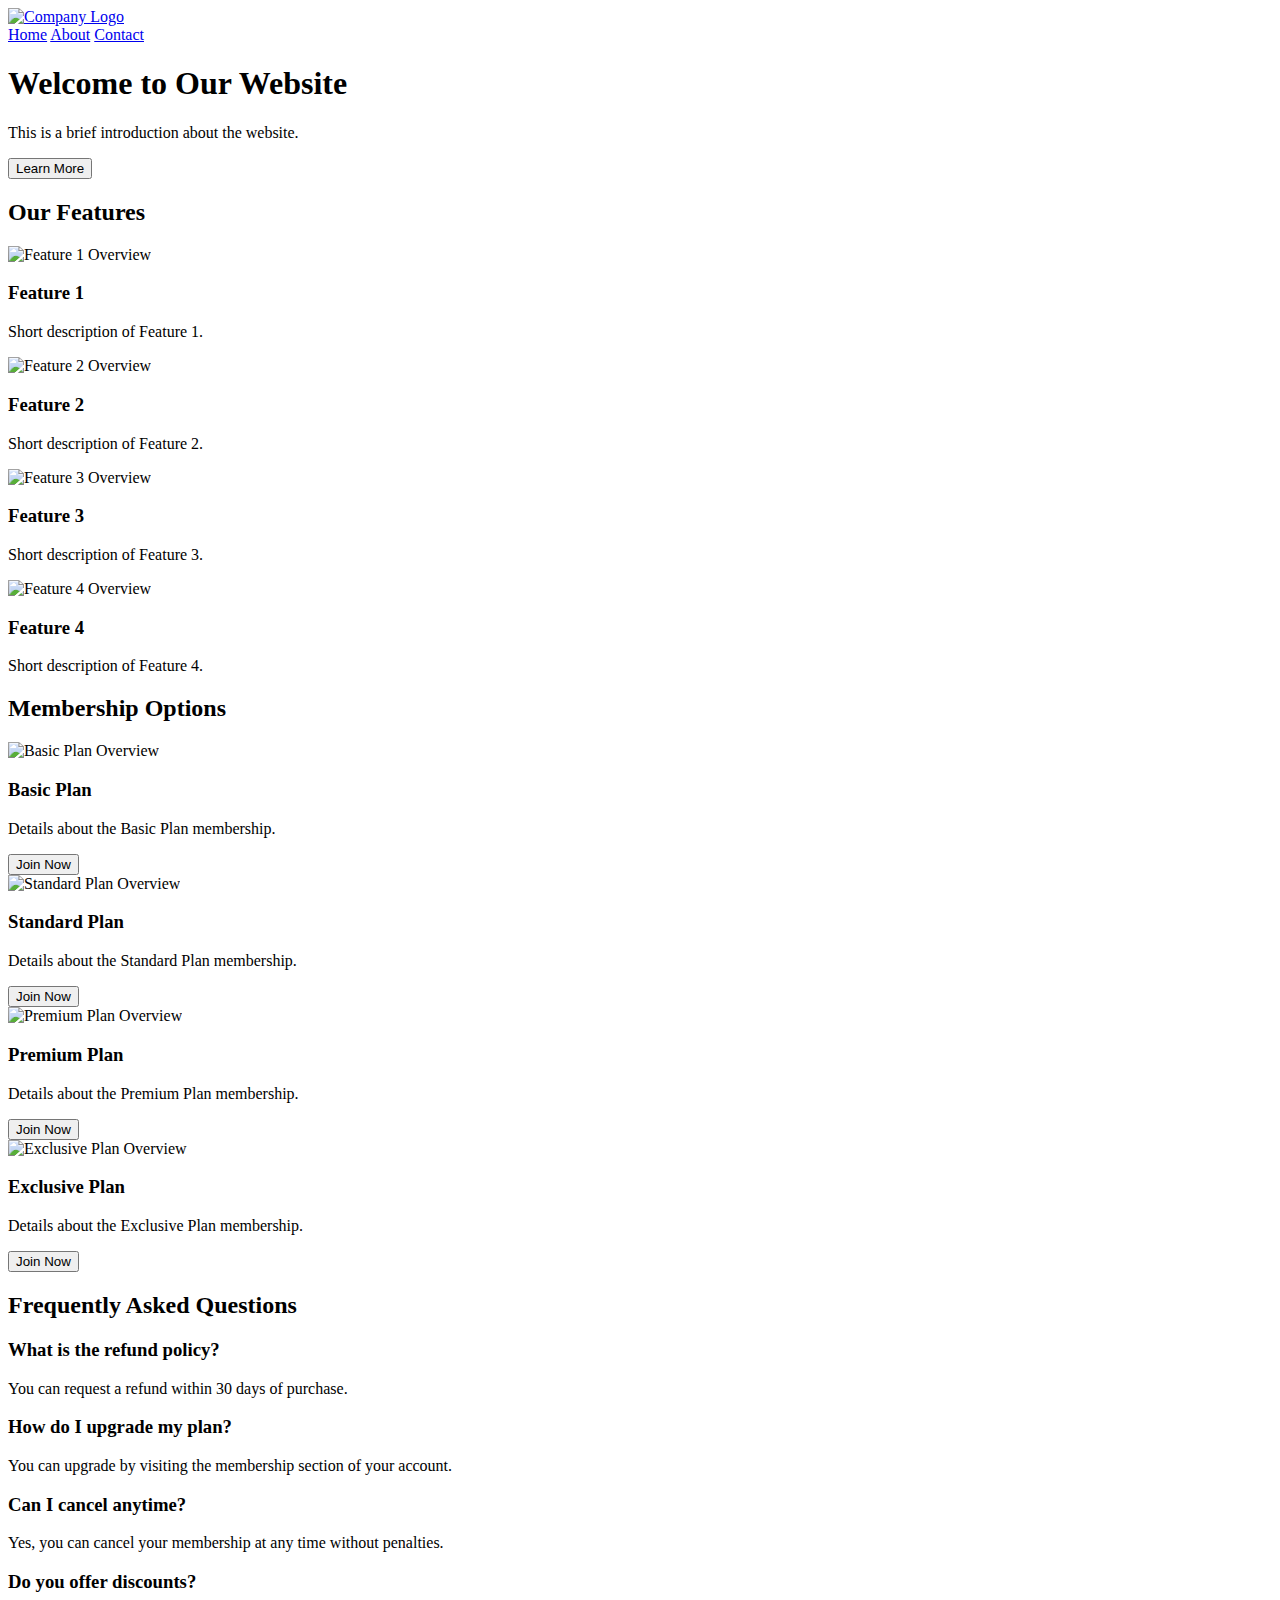
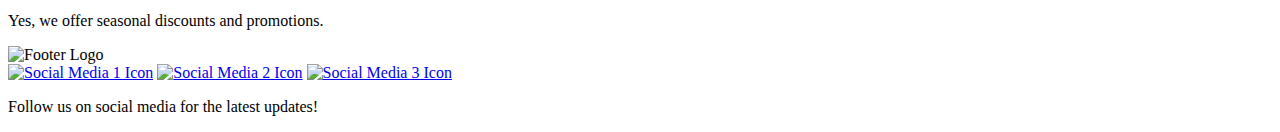
==== css_advanced/index.html @ 881457f9 "css basics and avanced html" ====
<!DOCTYPE html>
<html lang="en">
<head>
    <meta charset="UTF-8">
    <meta name="viewport" content="width=device-width, initial-scale=1.0">
    <meta http-equiv="X-UA-Compatible" content="ie=edge">
    <title>Webpage</title>
    <link rel="stylesheet" href="styles.css">
</head>
<body>
    <!-- Header section -->
    <header role="banner">
        <!-- Logo with link -->
        <a href="#" aria-label="Homepage" class="logo-link">
            <img src="logo.png" alt="Company Logo" class="logo">
        </a>
        
        <!-- Navigation links -->
        <nav role="navigation" class="nav">
            <a href="#home" class="nav-link">Home</a>
            <a href="#about" class="nav-link">About</a>
            <a href="#contact" class="nav-link">Contact</a>
        </nav>
    </header>

    <!-- Main content -->
    <main>
        <!-- Introduction section -->
        <section id="home">
            <div>
                <h1>Welcome to Our Website</h1>
                <p>This is a brief introduction about the website.</p>
                <button class="btn">Learn More</button>
            </div>

            <!-- Features section -->
            <section id="about">
                <h2>Our Features</h2>
                <div class="features-grid">
                    <article>
                        <img src="feature1.png" alt="Feature 1 Overview">
                        <h3>Feature 1</h3>
                        <p>Short description of Feature 1.</p>
                    </article>
                    <article>
                        <img src="feature2.png" alt="Feature 2 Overview">
                        <h3>Feature 2</h3>
                        <p>Short description of Feature 2.</p>
                    </article>
                    <article>
                        <img src="feature3.png" alt="Feature 3 Overview">
                        <h3>Feature 3</h3>
                        <p>Short description of Feature 3.</p>
                    </article>
                    <article>
                        <img src="feature4.png" alt="Feature 4 Overview">
                        <h3>Feature 4</h3>
                        <p>Short description of Feature 4.</p>
                    </article>
                </div>
            </section>
        </section>

        <!-- Membership options section -->
        <section id="contact">
            <h2>Membership Options</h2>
            <div class="membership-grid">
                <article>
                    <img src="membership1.png" alt="Basic Plan Overview">
                    <h3>Basic Plan</h3>
                    <p>Details about the Basic Plan membership.</p>
                    <button class="btn">Join Now</button>
                </article>
                <article>
                    <img src="membership2.png" alt="Standard Plan Overview">
                    <h3>Standard Plan</h3>
                    <p>Details about the Standard Plan membership.</p>
                    <button class="btn">Join Now</button>
                </article>
                <article>
                    <img src="membership3.png" alt="Premium Plan Overview">
                    <h3>Premium Plan</h3>
                    <p>Details about the Premium Plan membership.</p>
                    <button class="btn">Join Now</button>
                </article>
                <article>
                    <img src="membership4.png" alt="Exclusive Plan Overview">
                    <h3>Exclusive Plan</h3>
                    <p>Details about the Exclusive Plan membership.</p>
                    <button class="btn">Join Now</button>
                </article>
            </div>
        </section>

        <!-- FAQ section -->
        <section>
            <h2>Frequently Asked Questions</h2>
            <div class="faq-grid">
                <article>
                    <h3>What is the refund policy?</h3>
                    <p>You can request a refund within 30 days of purchase.</p>
                </article>
                <article>
                    <h3>How do I upgrade my plan?</h3>
                    <p>You can upgrade by visiting the membership section of your account.</p>
                </article>
                <article>
                    <h3>Can I cancel anytime?</h3>
                    <p>Yes, you can cancel your membership at any time without penalties.</p>
                </article>
                <article>
                    <h3>Do you offer discounts?</h3>
                    <p>Yes, we offer seasonal discounts and promotions.</p>
                </article>
            </div>
        </section>
    </main>

    <!-- Footer section -->
    <footer role="contentinfo" class="footer">
        <div class="footer-container">
            <img src="footer-logo.png" alt="Footer Logo" class="footer-logo">

            <div class="footer-social">
                <a href="#" aria-label="Social Media 1"><img src="social-icon1.png" alt="Social Media 1 Icon" class="social-icon"></a>
                <a href="#" aria-label="Social Media 2"><img src="social-icon2.png" alt="Social Media 2 Icon" class="social-icon"></a>
                <a href="#" aria-label="Social Media 3"><img src="social-icon3.png" alt="Social Media 3 Icon" class="social-icon"></a>
                <p>Follow us on social media for the latest updates!</p>
            </div>
        </div>
    </footer>
</body>
</html>
---- css_advanced/styles.css ----
/* Main Part */
.main_part {
    position: absolute;
    width: 1440px;
    height: 1093px;
    left: 0px;
    top: 0px;
}

/* Background */
.background {
    position: absolute;
    width: 1440px;
    height: 1093px;
    left: 0px;
    top: 0px;
}

/* Mask */
.mask {
    position: absolute;
    left: 0%;
    right: 0%;
    top: 0%;
    bottom: 0%;
    background: #071629;
}

/* Object */
.object {
    position: absolute;
    width: 1448.15px;
    height: 1055px;
    left: -4.08px;
    top: -66px;
}

/* Bitmap */
.bitmap {
    position: absolute;
    left: -0.28%;
    right: -0.28%;
    top: -6.04%;
    bottom: 9.52%;
    background: radial-gradient(85.9% 85.9% at 50% 14.1%, rgba(41, 48, 61, 0.0001) 0%, #071629 100%), #000000;
    background-blend-mode: normal, color;
}

/* Get Schooled */
.get_schooled {
    position: absolute;
    height: 151px;
    left: 26.18%;
    right: 26.32%;
    top: calc(50% - 151px/2 - 251px);
    font-family: 'Source Sans Pro', sans-serif;
    font-style: normal;
    font-weight: 700;
    font-size: 120px;
    line-height: 151px;
    text-align: center;
    color: #FFFFFF;
}

/* Smiles, Grin, Laugh */
.smiles, .grin, .laugh {
    position: absolute;
    height: 20px;
    font-family: 'Source Sans Pro', sans-serif;
    font-style: normal;
    font-weight: 700;
    font-size: 16px;
    line-height: 20px;
    text-align: center;
    color: #FFFFFF;
}

.smiles {
    left: 41.18%;
    right: 55.21%;
    top: calc(50% - 20px/2 - 175.5px);
}

.grin {
    left: 48.89%;
    right: 48.61%;
    top: calc(50% - 20px/2 - 175.5px);
}

.laugh {
    left: 55.35%;
    right: 41.25%;
    top: calc(50% - 20px/2 - 175.5px);
}

/* Button */
.button {
    position: absolute;
    left: 44.38%;
    right: 44.38%;
    top: 38.33%;
    bottom: 57.64%;
    filter: drop-shadow(0px 2px 20px rgba(0, 0, 0, 0.5));
}

.button_background {
    position: absolute;
    left: 0%;
    right: 0%;
    top: 0%;
    bottom: 0%;
    background: #C271FF;
    border-radius: 22px;
}

/* Register for Free */
.register_for_free {
    position: absolute;
    height: 18px;
    left: 12.35%;
    right: 12.96%;
    top: calc(50% - 18px/2);
    font-family: 'Source Sans Pro', sans-serif;
    font-style: normal;
    font-weight: 600;
    font-size: 14px;
    line-height: 18px;
    text-align: center;
    color: #FFFFFF;
}

/* Learn from the Pros */
.learn_from_the_pros {
    position: absolute;
    height: 40px;
    left: 41.94%;
    right: 39.93%;
    top: calc(50% - 40px/2 + 104.5px);
    font-family: 'Source Sans Pro', sans-serif;
    font-style: normal;
    font-weight: 700;
    font-size: 32px;
    line-height: 40px;
    text-align: center;
    color: #C271FF;
}

/* Pros */
.pros {
    position: absolute;
    width: 1009px;
    height: 237px;
    left: 217px;
    top: 758px;
}

/* Pro (example) */
.pro {
    position: absolute;
    width: 150px;
    height: 150px;
    left: 0px;
    top: 0px;
}

.pro_1, .pro_2, .pro_3, .pro_4 {
    position: absolute;
    top: 69.35%;
    bottom: 8.97%;
}

.pro_1 {
    left: 15.07%;
    right: 74.51%;
}

.pro_2 {
    left: 35.14%;
    right: 54.44%;
}

.pro_3 {
    left: 54.65%;
    right: 34.93%;
}

.pro_4 {
    left: 74.72%;
    right: 14.86%;
}

/* Pro Names and Titles */
.pro_name, .pro_title {
    position: absolute;
    text-align: center;
    color: #FFFFFF;
}

.pro_name {
    height: 27px;
    font-family: 'Source Sans Pro', sans-serif;
    font-style: normal;
    font-weight: 900;
    font-size: 18px;
    line-height: 27px;
}

.pro_title {
    height: 48px;
    font-family: 'Source Sans Pro', sans-serif;
    font-style: italic;
    font-weight: 400;
    font-size: 16px;
    line-height: 24px;
}

/* Avatar Mask */
.avatar_mask {
    position: absolute;
    left: 0%;
    right: 0%;
    top: 0%;
    bottom: 36.71%;
    background: #FFFFFF;
}

/* Background Images */
.background_image {
    position: absolute;
    left: 0%;
    right: 0%;
    top: 0%;
    bottom: 36.71%;
    background: url(Image);
}
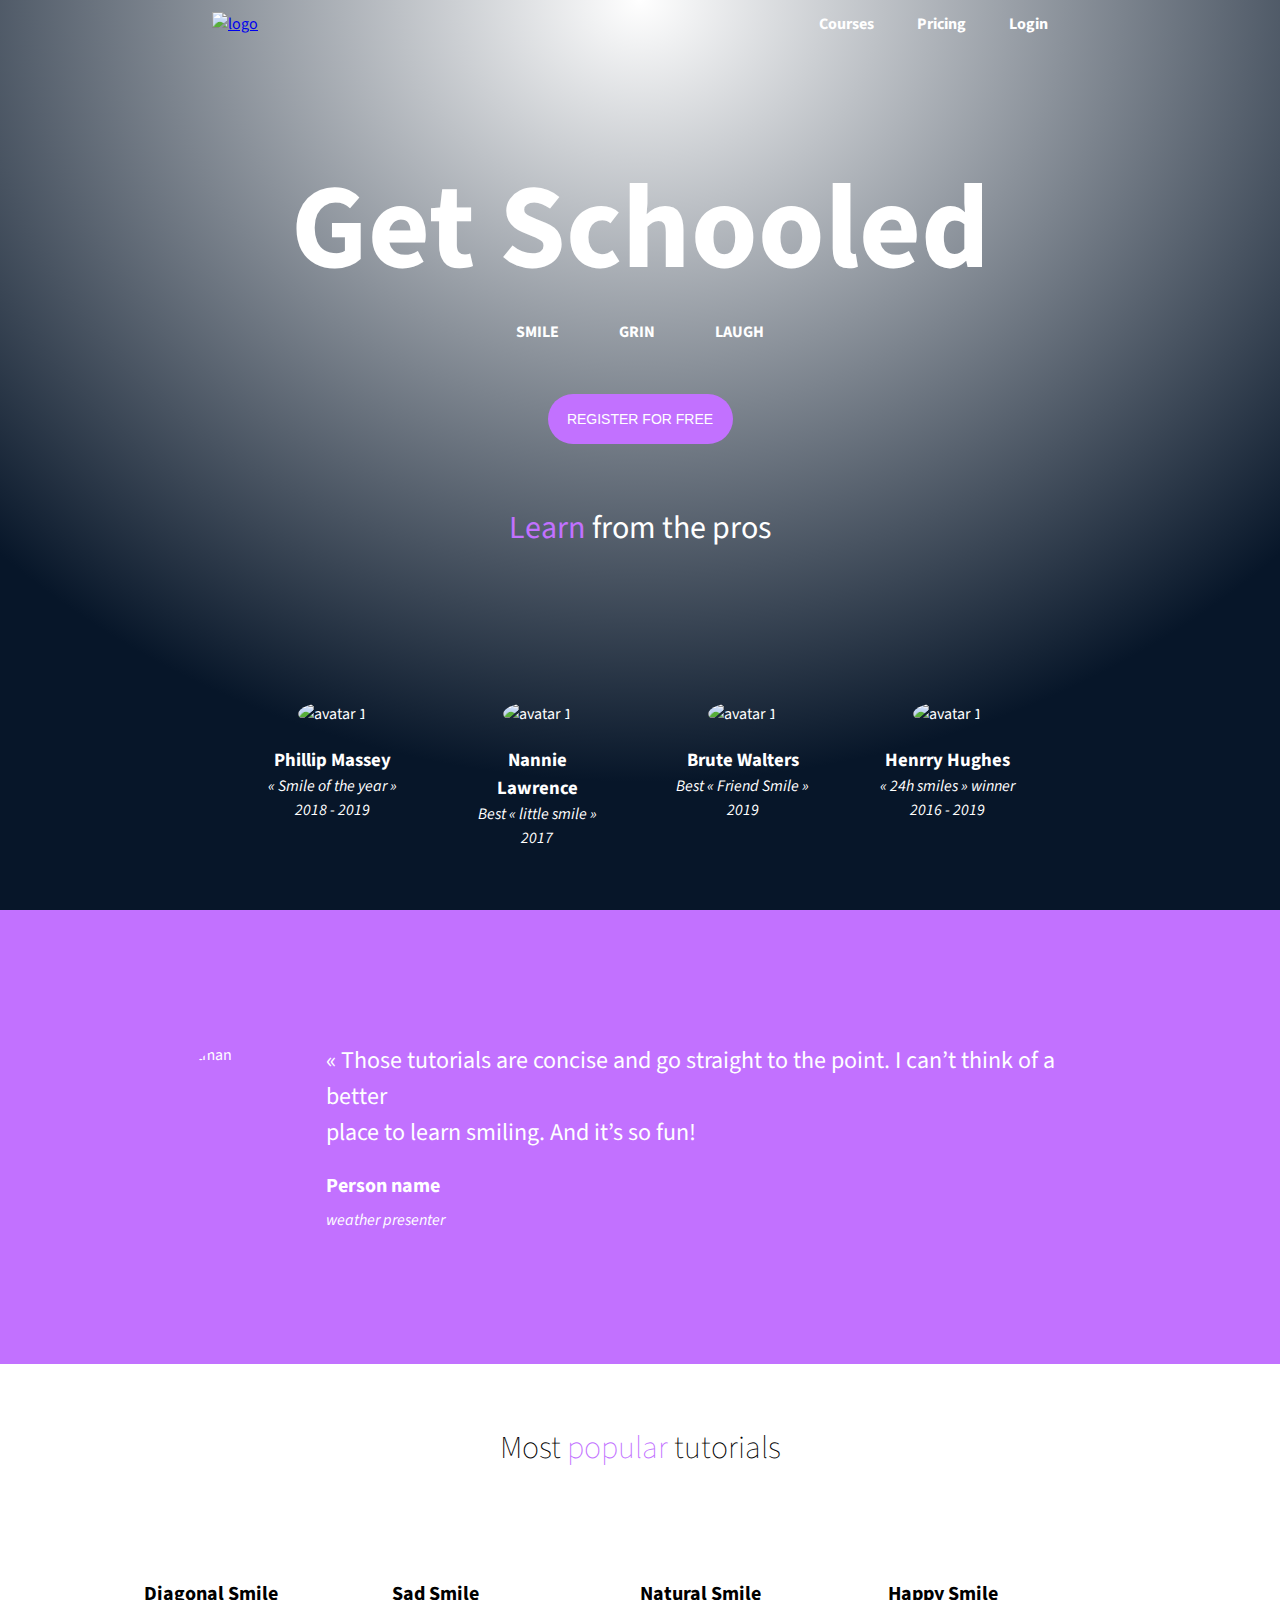
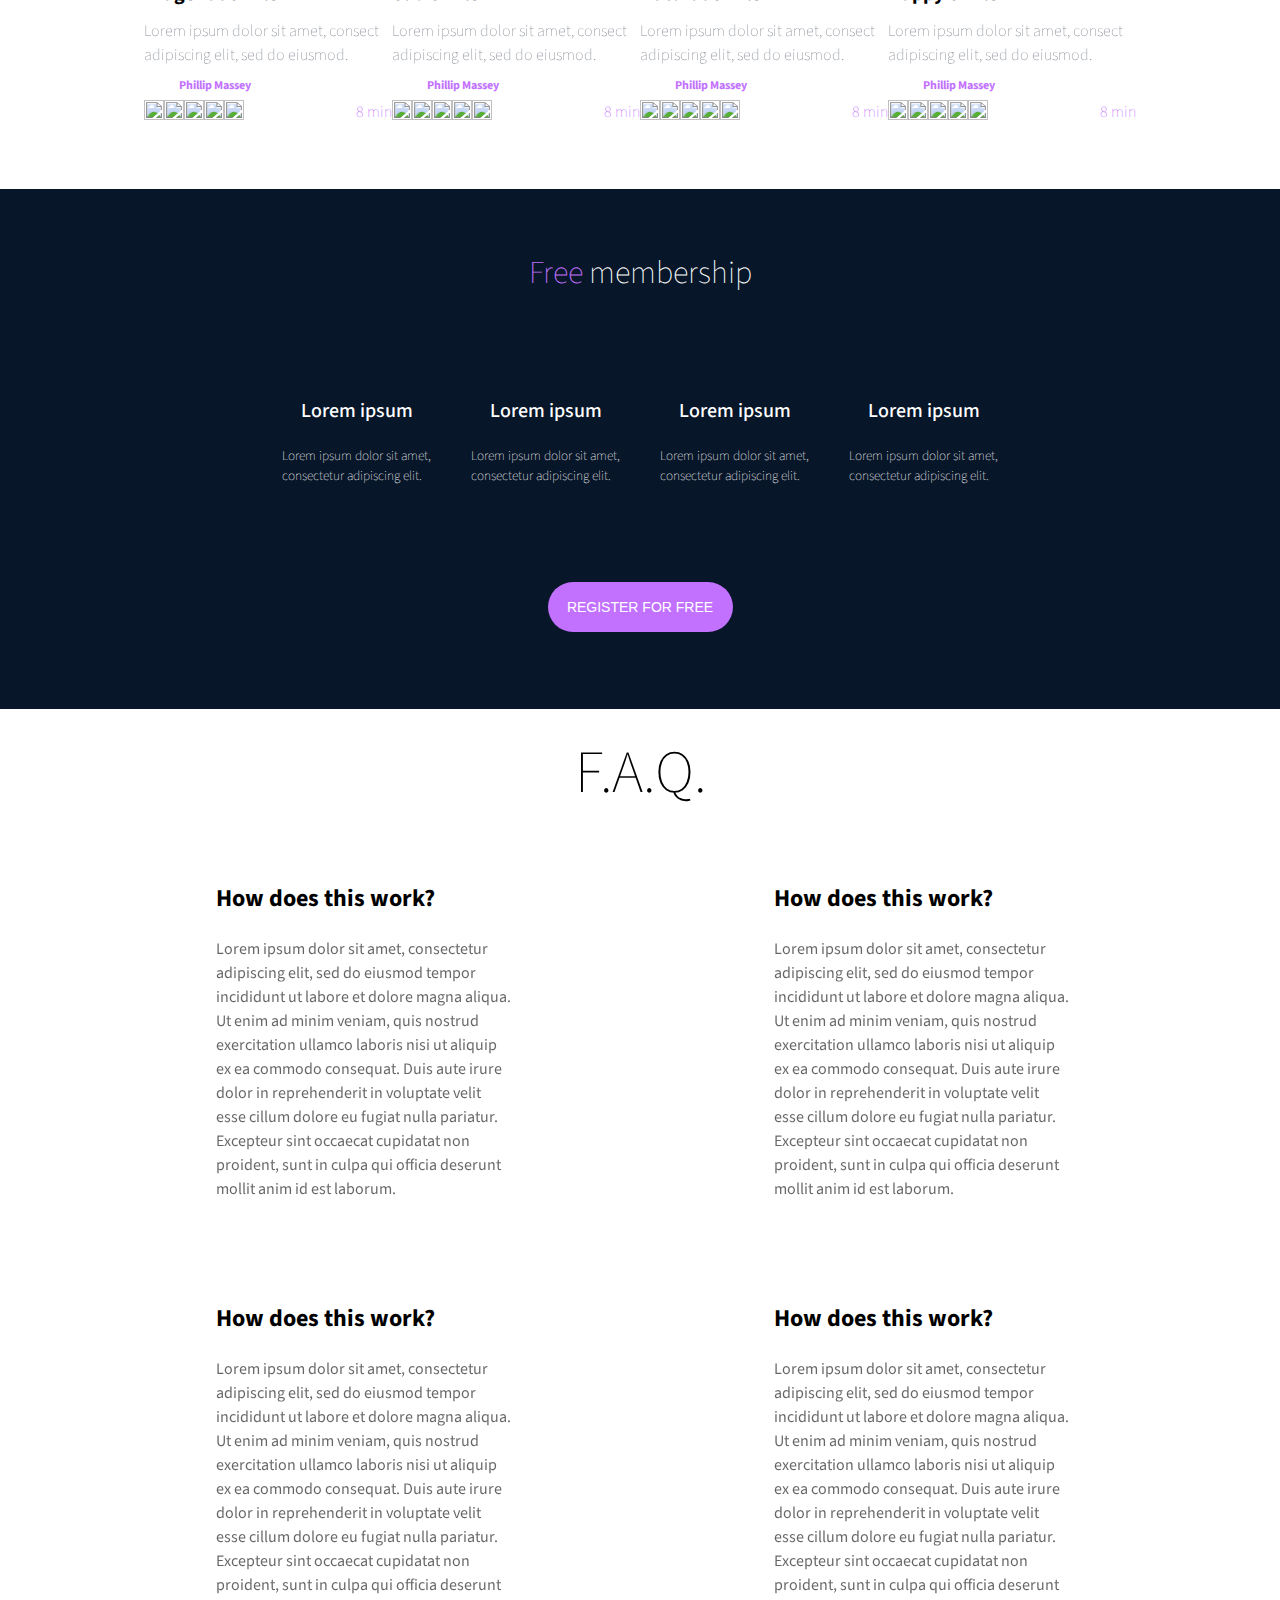
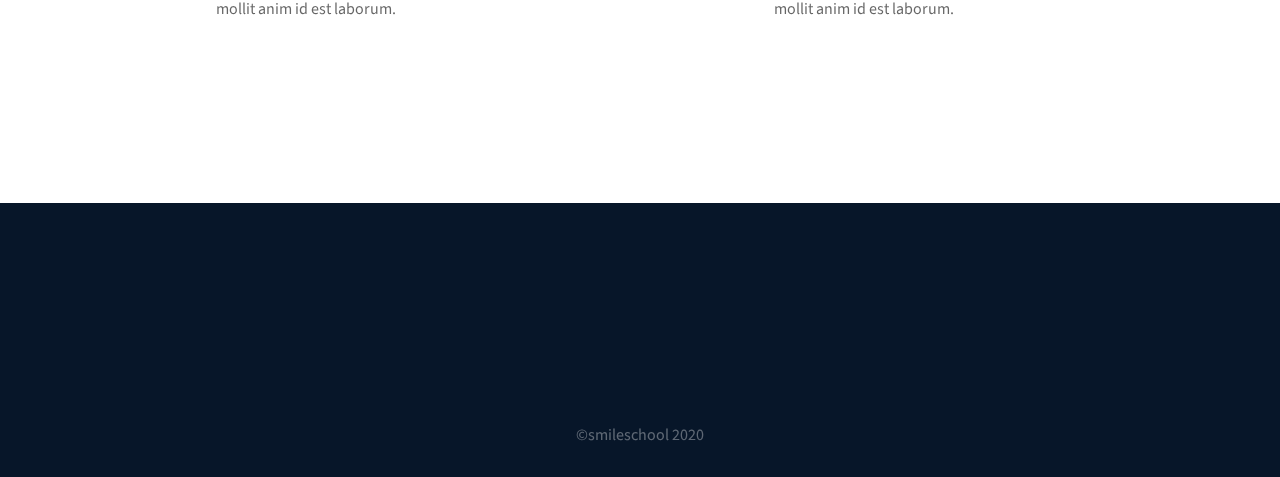
==== commit 2852df5a: "finely done" ====
--- a/css_advanced/index.html
+++ b/css_advanced/index.html
@@ -1,134 +1,235 @@
 <!DOCTYPE html>
 <html lang="en">
+
 <head>
     <meta charset="UTF-8">
     <meta name="viewport" content="width=device-width, initial-scale=1.0">
-    <meta http-equiv="X-UA-Compatible" content="ie=edge">
-    <title>Webpage</title>
     <link rel="stylesheet" href="styles.css">
+    <link href='https://fonts.googleapis.com/css?family=Source+Sans+Pro' rel='stylesheet' type='text/css'>
+    <title>Home Page</title>
 </head>
+
 <body>
-    <!-- Header section -->
-    <header role="banner">
-        <!-- Logo with link -->
-        <a href="#" aria-label="Homepage" class="logo-link">
-            <img src="logo.png" alt="Company Logo" class="logo">
-        </a>
-        
-        <!-- Navigation links -->
-        <nav role="navigation" class="nav">
-            <a href="#home" class="nav-link">Home</a>
-            <a href="#about" class="nav-link">About</a>
-            <a href="#contact" class="nav-link">Contact</a>
-        </nav>
+    <header>
+        <div class="nav-bar">
+            <div class="logo">
+                <a href="#"><img src="smiletxt.png" alt="logo"></a>
+            </div>
+            <div class="nav">
+                <a href="#">Courses</a>
+                <a href="#">Pricing</a>
+                <a href="#">Login</a>
+            </div>
+        </div>
     </header>
-
-    <!-- Main content -->
     <main>
-        <!-- Introduction section -->
-        <section id="home">
+        <div class="ming">
+        <section class="section-1">
+            <div class="get-schooled">
+                <h1>Get Schooled</h1>
+                <p>SMILE <span>GRIN</span> LAUGH</p>
+                <button>REGISTER FOR FREE</button>
+            </div>
+            <div class="learn-from-pros">
+                <h2><span>Learn</span> from the pros</h2>
+                <div class="pros">
+                    <div>
+                        <img src="image1big.png" alt="avatar 1">
+                        <h3>Phillip Massey</h3>
+                        <p>« Smile of the year » <br> 2018 - 2019</p>
+                    </div>
+                    <div>
+                        <img src="image2.png" alt="avatar 1">
+                        <h3>Nannie Lawrence</h3>
+                        <p>Best « little smile » <br> 2017</p>
+                    </div>
+                    <div>
+                        <img src="image3.png" alt="avatar 1">
+                        <h3>Brute Walters</h3>
+                        <p>Best « Friend Smile » <br>2019</p>
+                    </div>
+                    <div>
+                        <img src="image4.png" alt="avatar 1">
+                        <h3>Henrry Hughes</h3>
+                        <p>« 24h smiles » winner<br> 2016 - 2019</p>
+                    </div>
+                </div>
+            </div>
+        </section>
+        <section class="section-2">
+            <div class="quote">
+                <img src="image5.png" alt="bitman">
+                <div>
+                    <blockquote>« Those tutorials are concise and go straight to the point. I can’t think of a better <br>
+                        place to learn smiling. And it’s so fun!</blockquote>
+                    <p class="author-name">Person name</p>
+                    <p class="abc">weather presenter</p>
+                </div>
+            </div>
+        </section>
+        <section class="section-3">
+            <h1>Most <span>popular</span> tutorials</h1>
+            <div class="tutorials">
+                <div>
+                    <img src="author1.png" alt="">
+                    <h2>Diagonal Smile</h2>
+                    <p>Lorem ipsum dolor sit amet, consect adipiscing elit, sed do eiusmod.</p>
+                    <div class="sub-video">
+                        <img src="image1.png" alt="">
+                        <h3>Phillip Massey</h3>
+                    </div>
+                    <div class="sub-sub-video">
+                        <div class="stars">
+                            <img src="star.png" alt="">
+                            <img src="star.png" alt="">
+                            <img src="star.png" alt="">
+                            <img src="star.png" alt="">
+                            <img src="empty-star.png" alt="">
+                        </div>
+                        <p>8 min</p>
+                    </div>
+                </div>
+                <div>
+                    <img src="author2.png" alt="">
+                    <h2>Sad Smile</h2>
+                    <p>Lorem ipsum dolor sit amet, consect adipiscing elit, sed do eiusmod.</p>
+                    <div  class="sub-video">
+                        <img src="image1.png" alt="">
+                        <h3>Phillip Massey</h3>
+                    </div>
+                    <div class="sub-sub-video">
+                        <div class="stars">
+                            <img src="star.png" alt="">
+                            <img src="star.png" alt="">
+                            <img src="star.png" alt="">
+                            <img src="star.png" alt="">
+                            <img src="empty-star.png" alt="">
+                        </div>
+                        <p class="minutes">8 min</p>
+                    </div>
+                </div>
+                <div>
+                    <img src="author3.png" alt="">
+                    <h2>Natural Smile</h2>
+                    <p>Lorem ipsum dolor sit amet, consect adipiscing elit, sed do eiusmod.</p>
+                    <div  class="sub-video">
+                        <img src="image1.png" alt="">
+                        <h3>Phillip Massey</h3>
+                    </div>
+                    <div class="sub-sub-video">
+                        <div class="stars">
+                            <img src="star.png" alt="">
+                            <img src="star.png" alt="">
+                            <img src="star.png" alt="">
+                            <img src="star.png" alt="">
+                            <img src="empty-star.png" alt="">
+                        </div>
+                        <p>8 min</p>
+                    </div>
+                </div>
+                <div>
+                    <img src="author4.png" alt="">
+                    <h2>Happy Smile</h2>
+                    <p>Lorem ipsum dolor sit amet, consect adipiscing elit, sed do eiusmod.</p>
+                    <div  class="sub-video">
+                        <img src="image1.png" alt="">
+                        <h3>Phillip Massey</h3>
+                    </div>
+                    <div class="sub-sub-video">
+                        <div class="stars">
+                            <img src="star.png" alt="">
+                            <img src="star.png" alt="">
+                            <img src="star.png" alt="">
+                            <img src="star.png" alt="">
+                            <img src="empty-star.png" alt="">
+                        </div>
+                        <p>8 min</p>
+                    </div>
+                </div>
+            </div>
+        </section>
+        <section class="section-4">
+            <h1><span>Free</span> membership</h1>
+            <div class="container">
+                <div>
+                    <img src="smile.png" alt="">
+                    <h2>Lorem ipsum</h2>
+                    <p>Lorem ipsum dolor sit amet,<br> consectetur adipiscing elit.</p>
+                </div>
+                <div>
+                    <img src="smile.png" alt="">
+                    <h2>Lorem ipsum</h2>
+                    <p>Lorem ipsum dolor sit amet,<br> consectetur adipiscing elit.</p>
+                </div>
+                <div>
+                    <img src="smile.png" alt="">
+                    <h2>Lorem ipsum</h2>
+                    <p>Lorem ipsum dolor sit amet,<br> consectetur adipiscing elit.</p>
+                </div>
+                <div>
+                    <img src="smile.png" alt="">
+                    <h2>Lorem ipsum</h2>
+                    <p>Lorem ipsum dolor sit amet,<br> consectetur adipiscing elit.</p>
+                </div>
+            </div>
+            <button>REGISTER FOR FREE</button>
+        </section>
+        <section class="section-5">
+            <h1>F.A.Q.</h1>
             <div>
-                <h1>Welcome to Our Website</h1>
-                <p>This is a brief introduction about the website.</p>
-                <button class="btn">Learn More</button>
-            </div>
-
-            <!-- Features section -->
-            <section id="about">
-                <h2>Our Features</h2>
-                <div class="features-grid">
-                    <article>
-                        <img src="feature1.png" alt="Feature 1 Overview">
-                        <h3>Feature 1</h3>
-                        <p>Short description of Feature 1.</p>
-                    </article>
-                    <article>
-                        <img src="feature2.png" alt="Feature 2 Overview">
-                        <h3>Feature 2</h3>
-                        <p>Short description of Feature 2.</p>
-                    </article>
-                    <article>
-                        <img src="feature3.png" alt="Feature 3 Overview">
-                        <h3>Feature 3</h3>
-                        <p>Short description of Feature 3.</p>
-                    </article>
-                    <article>
-                        <img src="feature4.png" alt="Feature 4 Overview">
-                        <h3>Feature 4</h3>
-                        <p>Short description of Feature 4.</p>
-                    </article>
-                </div>
-            </section>
-        </section>
-
-        <!-- Membership options section -->
-        <section id="contact">
-            <h2>Membership Options</h2>
-            <div class="membership-grid">
-                <article>
-                    <img src="membership1.png" alt="Basic Plan Overview">
-                    <h3>Basic Plan</h3>
-                    <p>Details about the Basic Plan membership.</p>
-                    <button class="btn">Join Now</button>
-                </article>
-                <article>
-                    <img src="membership2.png" alt="Standard Plan Overview">
-                    <h3>Standard Plan</h3>
-                    <p>Details about the Standard Plan membership.</p>
-                    <button class="btn">Join Now</button>
-                </article>
-                <article>
-                    <img src="membership3.png" alt="Premium Plan Overview">
-                    <h3>Premium Plan</h3>
-                    <p>Details about the Premium Plan membership.</p>
-                    <button class="btn">Join Now</button>
-                </article>
-                <article>
-                    <img src="membership4.png" alt="Exclusive Plan Overview">
-                    <h3>Exclusive Plan</h3>
-                    <p>Details about the Exclusive Plan membership.</p>
-                    <button class="btn">Join Now</button>
-                </article>
-            </div>
-        </section>
-
-        <!-- FAQ section -->
-        <section>
-            <h2>Frequently Asked Questions</h2>
-            <div class="faq-grid">
-                <article>
-                    <h3>What is the refund policy?</h3>
-                    <p>You can request a refund within 30 days of purchase.</p>
-                </article>
-                <article>
-                    <h3>How do I upgrade my plan?</h3>
-                    <p>You can upgrade by visiting the membership section of your account.</p>
-                </article>
-                <article>
-                    <h3>Can I cancel anytime?</h3>
-                    <p>Yes, you can cancel your membership at any time without penalties.</p>
-                </article>
-                <article>
-                    <h3>Do you offer discounts?</h3>
-                    <p>Yes, we offer seasonal discounts and promotions.</p>
-                </article>
-            </div>
-        </section>
+                <div class="faq-container">
+                    <div>
+                        <h2>How does this work?</h2>
+                        <p>Lorem ipsum dolor sit amet, consectetur adipiscing elit, sed do eiusmod tempor incididunt ut
+                            labore et dolore magna aliqua. Ut enim ad minim veniam, quis nostrud exercitation ullamco
+                            laboris nisi ut aliquip ex ea commodo consequat. Duis aute irure dolor in reprehenderit in
+                            voluptate velit esse cillum dolore eu fugiat nulla pariatur. Excepteur sint occaecat
+                            cupidatat non proident, sunt in culpa qui officia deserunt mollit anim id est laborum.</p>
+                    </div>
+                    <div>
+                        <h2>How does this work?</h2>
+                        <p>Lorem ipsum dolor sit amet, consectetur adipiscing elit, sed do eiusmod tempor incididunt ut
+                            labore et dolore magna aliqua. Ut enim ad minim veniam, quis nostrud exercitation ullamco
+                            laboris nisi ut aliquip ex ea commodo consequat. Duis aute irure dolor in reprehenderit in
+                            voluptate velit esse cillum dolore eu fugiat nulla pariatur. Excepteur sint occaecat
+                            cupidatat non proident, sunt in culpa qui officia deserunt mollit anim id est laborum.</p>
+                    </div>
+                </div>
+                <div class="faq-container">
+                    <div>
+                        <h2>How does this work?</h2>
+                        <p>Lorem ipsum dolor sit amet, consectetur adipiscing elit, sed do eiusmod tempor incididunt ut
+                            labore et dolore magna aliqua. Ut enim ad minim veniam, quis nostrud exercitation ullamco
+                            laboris nisi ut aliquip ex ea commodo consequat. Duis aute irure dolor in reprehenderit in
+                            voluptate velit esse cillum dolore eu fugiat nulla pariatur. Excepteur sint occaecat
+                            cupidatat non proident, sunt in culpa qui officia deserunt mollit anim id est laborum.</p>
+                    </div>
+                    <div>
+                        <h2>How does this work?</h2>
+                        <p>Lorem ipsum dolor sit amet, consectetur adipiscing elit, sed do eiusmod tempor incididunt ut
+                            labore et dolore magna aliqua. Ut enim ad minim veniam, quis nostrud exercitation ullamco
+                            laboris nisi ut aliquip ex ea commodo consequat. Duis aute irure dolor in reprehenderit in
+                            voluptate velit esse cillum dolore eu fugiat nulla pariatur. Excepteur sint occaecat
+                            cupidatat non proident, sunt in culpa qui officia deserunt mollit anim id est laborum.</p>
+                    </div>
+                </div>
+            </div>
+        </section>
+        </div>
     </main>
-
-    <!-- Footer section -->
-    <footer role="contentinfo" class="footer">
-        <div class="footer-container">
-            <img src="footer-logo.png" alt="Footer Logo" class="footer-logo">
-
-            <div class="footer-social">
-                <a href="#" aria-label="Social Media 1"><img src="social-icon1.png" alt="Social Media 1 Icon" class="social-icon"></a>
-                <a href="#" aria-label="Social Media 2"><img src="social-icon2.png" alt="Social Media 2 Icon" class="social-icon"></a>
-                <a href="#" aria-label="Social Media 3"><img src="social-icon3.png" alt="Social Media 3 Icon" class="social-icon"></a>
-                <p>Follow us on social media for the latest updates!</p>
-            </div>
+    <footer>
+        <div class="foot">
+            <div>
+                <img class="foot" src="smiletxt.png" alt="">
+                <div class="social-media">
+                    <a href=""><img src="facebook.png" alt=""></a>
+                    <a href=""><img src="tweeter.png" alt=""></a>
+                    <a href=""><img src="instagram.png" alt=""></a>
+                </div>
+            </div>
+            <p>©smileschool 2020</p>
         </div>
     </footer>
 </body>
+
 </html>
-
--- a/css_advanced/styles.css
+++ b/css_advanced/styles.css
@@ -1,236 +1,509 @@
-/* Main Part */
-.main_part {
+* {
+    margin: 0;
+    padding: 0;
+    box-sizing: border-box;
+}
+
+body {
+    font-family: "Source Sans Pro";
+    color: #fff;
+    line-height: 1.5;
+    /* padding-left: 200px;
+    padding-right: 200px; */
+}
+
+header {
+    display: flex;
+    padding: 12px;
     position: absolute;
-    width: 1440px;
-    height: 1093px;
-    left: 0px;
-    top: 0px;
-}
-
-/* Background */
-.background {
+    justify-content: center;
+    align-items: center;
+    width: 100%;
+    left: 0;
+    z-index: 10;
+
+}
+
+/* Header styling */
+
+/* .background-image {
     position: absolute;
-    width: 1440px;
-    height: 1093px;
-    left: 0px;
-    top: 0px;
-}
-
-/* Mask */
-.mask {
+    top: 0;
+    left: 0;
+    width: 100%;
+    height: 100%;
+    object-fit: cover;
+    z-index: -1;
+} */
+
+.ming {
+    position: relative;
+}
+
+.ming::before {
+    content: "";
     position: absolute;
-    left: 0%;
-    right: 0%;
-    top: 0%;
-    bottom: 0%;
-    background: #071629;
-}
-
-/* Object */
-.object {
-    position: absolute;
-    width: 1448.15px;
-    height: 1055px;
-    left: -4.08px;
-    top: -66px;
-}
-
-/* Bitmap */
-.bitmap {
-    position: absolute;
-    left: -0.28%;
-    right: -0.28%;
-    top: -6.04%;
-    bottom: 9.52%;
-    background: radial-gradient(85.9% 85.9% at 50% 14.1%, rgba(41, 48, 61, 0.0001) 0%, #071629 100%), #000000;
-    background-blend-mode: normal, color;
-}
-
-/* Get Schooled */
-.get_schooled {
-    position: absolute;
-    height: 151px;
-    left: 26.18%;
-    right: 26.32%;
-    top: calc(50% - 151px/2 - 251px);
-    font-family: 'Source Sans Pro', sans-serif;
-    font-style: normal;
+    top: 0;
+    right: 0;
+    bottom: 0;
+    left: 0;
+    background: url("./assets/background.png") no-repeat center center fixed;
+    background-size: cover;
+    filter: grayscale(100%);
+    z-index: -1;
+}
+
+/* Navbar styling */
+.nav-bar {
+    display: flex;
+    justify-content: space-between;
+    align-items: center;
+    width: 100%;
+    padding-left: 200px;
+    padding-right: 200px;
+}
+
+.nav-bar .logo img {
+    height: 40px;
+}
+
+.nav a {
+    color: #fff;
+    text-decoration: none;
+    margin: 0 20px;
+    font-weight: bold;
+    font-size: 16px;
+}
+
+.nav a:hover {
+    color: #a29bfe;
+}
+
+.section-1 {
+    display: flex;
+    flex-direction: column;
+    align-items: center;
+    background: radial-gradient(
+    70.9% 85.9% at 50% 0%,
+    rgba(41, 48, 61, 0.0001) 0%,
+    #071629 100%
+  );
+}
+
+.section-1 .get-schooled {
+    display: flex;
+    flex-direction: column;
+    align-items: center;
+    margin-bottom: auto;
+}
+
+.section-1 .get-schooled h1 {
+    font-size: 120px;
     font-weight: 700;
-    font-size: 120px;
-    line-height: 151px;
-    text-align: center;
-    color: #FFFFFF;
-}
-
-/* Smiles, Grin, Laugh */
-.smiles, .grin, .laugh {
-    position: absolute;
-    height: 20px;
-    font-family: 'Source Sans Pro', sans-serif;
-    font-style: normal;
+    margin-top: 20%;
+}
+
+.section-1 .get-schooled p {
+    display: flex;
+    flex-direction: row;
+    justify-content: space-between;
+    font-size: 16px;
     font-weight: 700;
-    font-size: 16px;
-    line-height: 20px;
-    text-align: center;
-    color: #FFFFFF;
-}
-
-.smiles {
-    left: 41.18%;
-    right: 55.21%;
-    top: calc(50% - 20px/2 - 175.5px);
-}
-
-.grin {
-    left: 48.89%;
-    right: 48.61%;
-    top: calc(50% - 20px/2 - 175.5px);
-}
-
-.laugh {
-    left: 55.35%;
-    right: 41.25%;
-    top: calc(50% - 20px/2 - 175.5px);
-}
-
-/* Button */
-.button {
-    position: absolute;
-    left: 44.38%;
-    right: 44.38%;
-    top: 38.33%;
-    bottom: 57.64%;
-    filter: drop-shadow(0px 2px 20px rgba(0, 0, 0, 0.5));
-}
-
-.button_background {
-    position: absolute;
-    left: 0%;
-    right: 0%;
-    top: 0%;
-    bottom: 0%;
-    background: #C271FF;
-    border-radius: 22px;
-}
-
-/* Register for Free */
-.register_for_free {
-    position: absolute;
-    height: 18px;
-    left: 12.35%;
-    right: 12.96%;
-    top: calc(50% - 18px/2);
-    font-family: 'Source Sans Pro', sans-serif;
-    font-style: normal;
-    font-weight: 600;
+    margin-bottom: 50px;
+}
+
+.section-1 .get-schooled p span {
+    margin-left: 60px;
+    margin-right: 60px;
+}
+
+.section-1 .get-schooled button {
+    border: none;
+    background-color: #C271FF;
+    color: white;
     font-size: 14px;
-    line-height: 18px;
-    text-align: center;
-    color: #FFFFFF;
-}
-
-/* Learn from the Pros */
-.learn_from_the_pros {
-    position: absolute;
-    height: 40px;
-    left: 41.94%;
-    right: 39.93%;
-    top: calc(50% - 40px/2 + 104.5px);
-    font-family: 'Source Sans Pro', sans-serif;
-    font-style: normal;
-    font-weight: 700;
+    font-weight: 500;
+    border-radius: 50px;
+    padding: 10px 10px;
+    width: 185px;
+    height: 50px;
+    box-shadow: #131313;
+}
+
+.section-1 .learn-from-pros {
+    display: flex;
+    flex-direction: column;
+    align-items: center;
+}
+
+.section-1 .learn-from-pros h2 {
     font-size: 32px;
-    line-height: 40px;
-    text-align: center;
+    font-weight: normal;
+    margin-bottom: 120px;
+}
+
+.section-1 .learn-from-pros h2 span {
     color: #C271FF;
 }
 
-/* Pros */
-.pros {
-    position: absolute;
-    width: 1009px;
-    height: 237px;
-    left: 217px;
-    top: 758px;
-}
-
-/* Pro (example) */
-.pro {
-    position: absolute;
+.section-1 .learn-from-pros .pros {
+    display: flex;
+    flex-direction: row;
+    justify-content: space-be;
+}
+
+
+.section-1 .learn-from-pros .pros div p {
+    font-style: italic;
+}
+
+
+.section-1 .learn-from-pros .pros img {
     width: 150px;
     height: 150px;
-    left: 0px;
-    top: 0px;
-}
-
-.pro_1, .pro_2, .pro_3, .pro_4 {
-    position: absolute;
-    top: 69.35%;
-    bottom: 8.97%;
-}
-
-.pro_1 {
-    left: 15.07%;
-    right: 74.51%;
-}
-
-.pro_2 {
-    left: 35.14%;
-    right: 54.44%;
-}
-
-.pro_3 {
-    left: 54.65%;
-    right: 34.93%;
-}
-
-.pro_4 {
-    left: 74.72%;
-    right: 14.86%;
-}
-
-/* Pro Names and Titles */
-.pro_name, .pro_title {
-    position: absolute;
+    border-radius: 50%;
+    margin-bottom: 20px;
+}
+
+.section-2 {
+    top: 0;
+    left: 0;
+    padding-left: 0;
+    background-color: #C271FF;
+    padding: 50px;
+}
+
+.author-name{
+    font-weight: 700;
+    font-size: 20px;
+    margin-bottom: 7px;
+}
+
+.abc{
+    font-style: italic;
+}
+
+.section-2 .quote {
+    display: flex;
+    flex-direction: row;
+    justify-content: space-around;
+    padding-top: 7%;
+    padding-bottom: 7%;
+    padding-left: 10%;
+    padding-right: 10%;
+}
+
+.section-2 .quote img {
+    width: 160px;
+    height: 160px;
+    border-radius: 50%;
+    margin-bottom: 20px;
+}
+
+.section-2 .quote div {
+    align-items: self-start;
+    display: flex;
+    flex-direction: column;
+}
+
+.section-2 blockquote {
+    font-size: 22px;
+}
+
+
+/* nick */
+
+
+/* Header Styles */
+
+/* Hero Section */
+
+.section-1 h1 {
+    font-size: 4rem;
+    font-weight: bold;
+}
+
+
+/* Learn from the Pros */
+.learn-from-pros {
     text-align: center;
-    color: #FFFFFF;
-}
-
-.pro_name {
-    height: 27px;
-    font-family: 'Source Sans Pro', sans-serif;
-    font-style: normal;
-    font-weight: 900;
-    font-size: 18px;
-    line-height: 27px;
-}
-
-.pro_title {
-    height: 48px;
-    font-family: 'Source Sans Pro', sans-serif;
-    font-style: italic;
-    font-weight: 400;
-    font-size: 16px;
-    line-height: 24px;
-}
-
-/* Avatar Mask */
-.avatar_mask {
-    position: absolute;
-    left: 0%;
-    right: 0%;
-    top: 0%;
-    bottom: 36.71%;
-    background: #FFFFFF;
-}
-
-/* Background Images */
-.background_image {
-    position: absolute;
-    left: 0%;
-    right: 0%;
-    top: 0%;
-    bottom: 36.71%;
-    background: url(Image);
-}
-
+    padding: 60px 20px;
+}
+
+.learn-from-pros .pros {
+    display: flex;
+    justify-content: space-around;
+    margin-top: 30px;
+    gap: 70px;
+}
+
+.learn-from-pros .pros div {
+    text-align: center;
+    width: 25%;
+}
+
+.learn-from-pros .pros img {
+    border-radius: 50%;
+    width: 100px;
+    height: 100px;
+}
+
+/* Testimonial Section */
+.section-2 {
+    background-color: #C271FF;
+    color: white;
+    padding: 50px;
+    text-align: left;
+}
+
+.section-2 blockquote {
+    font-size: 1.5rem;
+    margin-bottom: 20px;
+}
+
+/* Tutorials Section */
+.section-3 {
+    background-color: #fff;
+    text-align: center;
+    padding: 60px 20px;
+    color: black;
+}
+
+.section-3 h1 {
+    color: #000000;
+    font-size: 32px;
+    font-weight: lighter;
+    padding-bottom: 5%;
+
+}
+
+.section-3 h1 span {
+    color: #C271FF;
+}
+
+.section-3 h2 {
+    color: #000000;
+    font-size: 20px;
+    font-weight: bold;
+    padding-bottom: 2%;
+    padding-top: 2%;
+}
+
+.section-3 .tutorials {
+    padding: 0 10% 0% 10%;
+    display: flex;
+    flex-direction: row;
+    justify-content: space-around;
+    margin-top: 40px;
+}
+
+.section-3 .tutorials>div {
+    width:  255px;
+    display: flex;
+    flex-direction: column;
+    text-align: left;
+    justify-content: center;
+}
+
+.section-3 .tutorials .sub-video {
+    display: flex;
+    flex-direction: row;
+    gap: 10px;
+}
+.section-3 h3{
+    margin-top: 5px;
+    font-size: 12px;
+    color: #C271FF;
+}
+
+.section-3 .tutorials .sub-video img {
+    width: 10%;
+}
+
+.stars {
+    display: flex;
+    flex-direction: row;
+    justify-content: space-between;
+    padding-bottom: 2%;
+    padding-top: 2%;
+}
+
+.stars>img{
+    width: 20px;
+    height: 20px;
+}
+
+.sub-sub-video{
+    display: flex;
+    flex-direction: row;
+    justify-content: space-between;
+}
+
+.section-3 .sub-sub-video p{
+    color: #C271FF;
+   opacity: 100%;
+}
+
+.minutes{
+    color: #C271FF;
+    font-weight: normal;
+}
+.tutorials div>p {
+    color: #071629;
+    text-align: left;
+    font-weight: 100;
+    opacity: 50%;
+    padding-bottom: 2%;
+    padding-top: 2%;
+}
+
+.section-3 .tutorials img {
+    width: 100%;
+}
+
+/* Free Membership */
+.section-4 {
+    background-color: #071629;
+    color: white;
+    padding: 60px;
+    text-align: center;
+    display: flex;
+    flex-direction: column;
+    justify-content: space-between;
+    align-items: center;
+    padding-bottom: 6%;
+}
+
+.container{
+    display: flex;
+    flex-direction: row;
+    justify-content: center;
+    gap: 40px;
+    padding-top: 3%;
+    padding-bottom: 4%;
+}
+
+.container div{
+    width: 30%;
+    margin-bottom: 50px;
+}
+
+.container div img{
+    width: 42px;
+}
+
+.section-4 h1 span{
+    color: #C271FF;
+    font-weight: lighter;
+}
+.section-4 h1 {
+    font-size: 32px;
+    color: white;
+    font-weight: lighter;
+    margin-bottom: 40px;
+}
+
+.section-4 h2{
+    color: #ffffff;
+    font-size: 20px;
+    font-weight: 500;
+    margin-bottom: 20px;
+}
+
+.section-4 button {
+    border: none;
+    background-color: #C271FF;
+    color: white;
+    font-size: 14px;
+    font-weight: 500;
+    border-radius: 50px;
+    padding: 10px 10px;
+    width: 185px;
+    height: 50px;
+    box-shadow: #131313;
+}
+
+.section-4 p{
+    color: white;
+    text-align: left;
+    font-weight:lighter;
+    font-size: smaller;
+}
+
+/* FAQ Section */
+.section-5 {
+    background-color: white;
+    color: #000000;
+    padding: 20px 20px;
+    display: flex;
+    flex-direction: column;
+    justify-content: center;
+}
+
+.section-5>div{
+    display: flex;
+    flex-direction: row;
+    padding: 5%;
+}
+
+.section-5 h1 {
+    font-size: 60px;
+    text-align: center;
+    font-weight: lighter;
+}
+
+.faq-container{
+    display: flex;
+    flex-direction: column;
+    justify-content: space-between;
+    padding-left: 12%;
+
+}
+
+.faq-container div{
+    margin-bottom: 100px;
+}
+
+
+.faq-container div h2{
+    margin-bottom: 20px;
+}
+
+.faq-container div p{
+    width: 70%;
+    opacity: 60%;
+}
+/* Footer */
+footer {
+    background-color: #071629;
+    color: white;
+    padding: 30px;
+    text-align: center;
+}
+
+.foot{
+    padding-left: 10%;
+    padding-right: 10%;
+    display: flex;
+    flex-direction: column;
+    padding-top: 6%;
+}
+
+.foot p{
+    color: white;
+    opacity: 35%;
+}
+.foot>div{
+    display: flex;
+    flex-direction: row;
+    justify-content: space-between;
+    padding-bottom: 6%;
+}
+.social-media img {
+    width: 30px;
+    margin: 0 10px;
+}
+
+.footer-logo{
+    width: 20%;
+}
